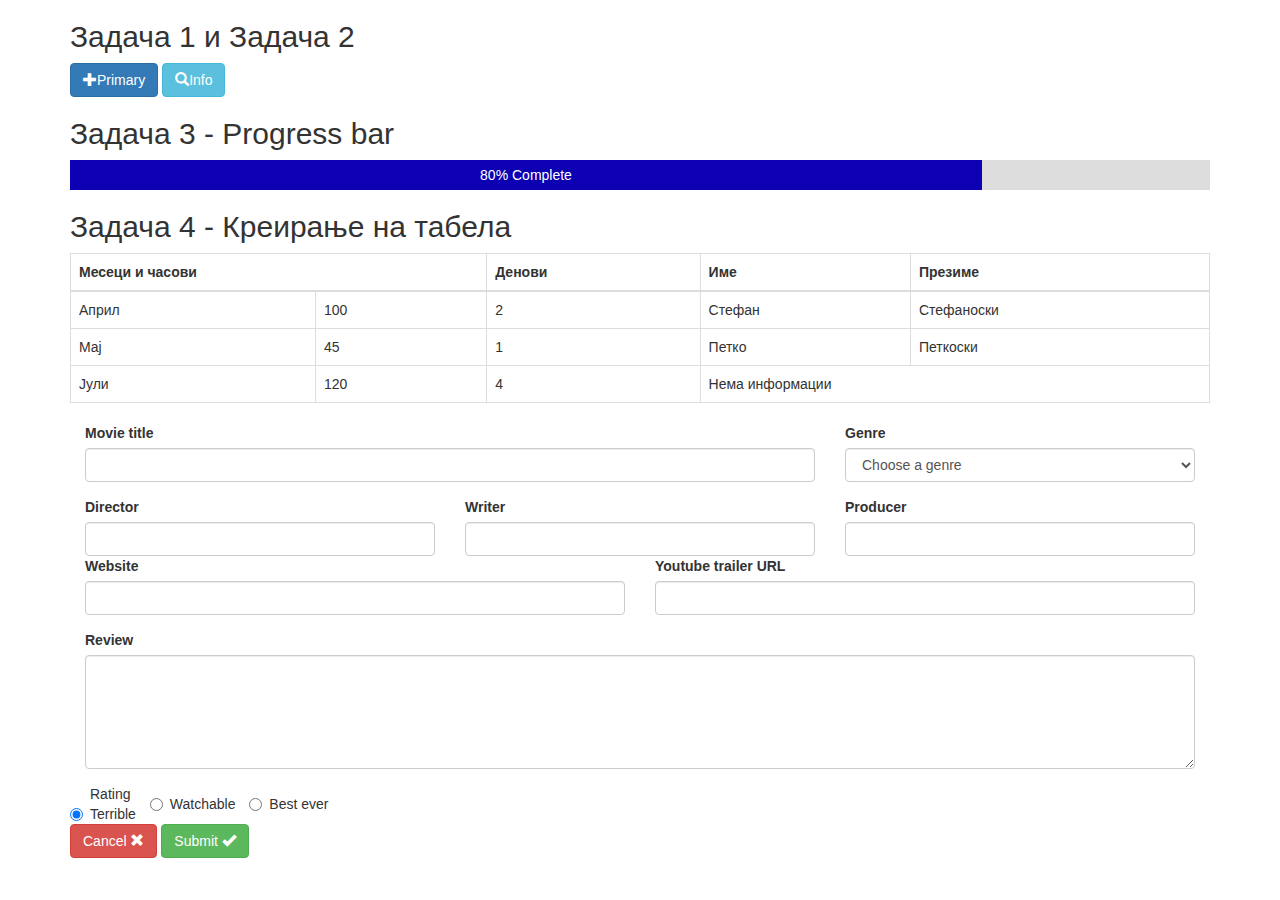
==== Vezbi1/index.html @ 463466dd "Update index.html" ====
<!DOCTYPE html>
<html lang="en">
<head>
  <title>Vezbi 1</title>
  <meta charset="utf-8">
  <meta name="viewport" content="width=device-width, initial scale=1">
  <link rel="stylesheet" href="index.css"/>
  <link rel="stylesheet" href="https://maxcdn.bootstrapcdn.com/bootstrap/3.4.1/css/bootstrap.min.css">
   <script src="https://ajax.googleapis.com/ajax/libs/jquery/3.5.1/jquery.min.js"></script>
  <script src="https://maxcdn.bootstrapcdn.com/bootstrap/3.4.1/js/bootstrap.min.js"></script>
</head>
<body>
  <div class="container">
    <h2>Задача 1 и Задача 2</h2>
    <button type="button" class="btn btn-primary">
      <span class="glyphicon glyphicon-plus"></span>Primary
    </button>
    <button type="button" class="btn btn-info">
     <span class="glyphicon glyphicon-search"></span>Info
    </button>
    <h2>Задача 3 - Progress bar</h2>
    <div id="myProgress">
      <div id="myBar">80% Complete</div>
    </div>
  <h2>Задача 4 - Креирање на табела</h2>
   <div class="table-responsive">
     <table class="table table-bordered">
       <thead>
        <tr>
        <th colspan="2">Месеци и часови</th>
        <th>Денови</th>
        <th>Име</th>
        <th>Презиме</th>
        </tr>
       </thead>
      <tr class="table-success">
        <td>Април</td>
        <td>100</td>
        <td>2</td>
        <td>Стефан</td>
        <td>Стефаноски</td>
      </tr>
      <tr>
        <td>Мај</td>
        <td>45</td>
        <td>1</td>
        <td>Петко</td>
        <td>Петкоски</td>
      </tr>
      <tr>
        <td>Јули</td>
        <td>120</td>
        <td>4</td>
        <td colspan="2">Нема информации</td>
      </tr>
     </table>
       </div>
    <form>
  <div class="form-row">
    <div class="form-group col-md-8">
      <label for="inputMovie">Movie title</label>
      <input type="text" class="form-control" id="inputMovie">
    </div>
    <div class="form-group col-md-4">
       <label for="inputGenre">Genre</label>
      <select id="inputGenre" class="form-control">
        <option selected>Choose a genre</option>
        <option>...</option>
      </select>
    </div>
      </div>
    <div class="form-row">
     <div class="col-md-4">
      <label for="validationDefault03">Director</label>
      <input type="text" class="form-control" id="validationDefault03">
    </div>
    <div class="col-md-4">
      <label for="validationDefault04">Writer</label>
      <input type="text" class="form-control" id="validationDefault04">
    </div>
    <div class="col-md-4">
      <label for="validationDefault05">Producer</label>
      <input type="text" class="form-control" id="validationDefault05">
    </div>
     </div>
       <div class="form-row">
    <div class="form-group col-md-6">
      <label for="inputWebsite">Website</label>
      <input type="text" class="form-control" id="inputWebsite">
    </div>
    <div class="form-group col-md-6">
      <label for="inputYoutubeURL">Youtube trailer URL</label>
      <input type="url" class="form-control" id="inputYoutubeURL">
    </div>
  </div>
      <div class="form-group col-md-12">
      <label for="comment">Review</label>
      <textarea class="form-control" rows="5" id="comment"></textarea>
    </div>
      
      <div class="form-row">
      <label class="radio-inline"> Rating <br>
      <input type="radio" name="optradio" checked>Terrible
    </label>
    <label class="radio-inline">
      <input type="radio" name="optradio">Watchable</label>
    <label class="radio-inline">
      <input type="radio" name="optradio">Best ever
    </label>
  </div>
 <div class="form-row">
<button type="button" class="btn btn-danger">Cancel <span class="glyphicon glyphicon-remove"></span></button>
<button type="button" class="btn btn-success">Submit <span class="glyphicon glyphicon-ok"></span></button>
  </div>
</form>
  
  </div>  
</body>
</html>
---- Vezbi1/index.css ----
#myProgress {
  width:100%;
  background-color:#ddd;
}

#myBar {
  width:80%;
  height:30px;
  background-color:#0c00b2;
  text-align:center;
  line-height:30px;
  color:white;
  
  td {
  text-align:center;
}
th{
  font-weight:bold;
}
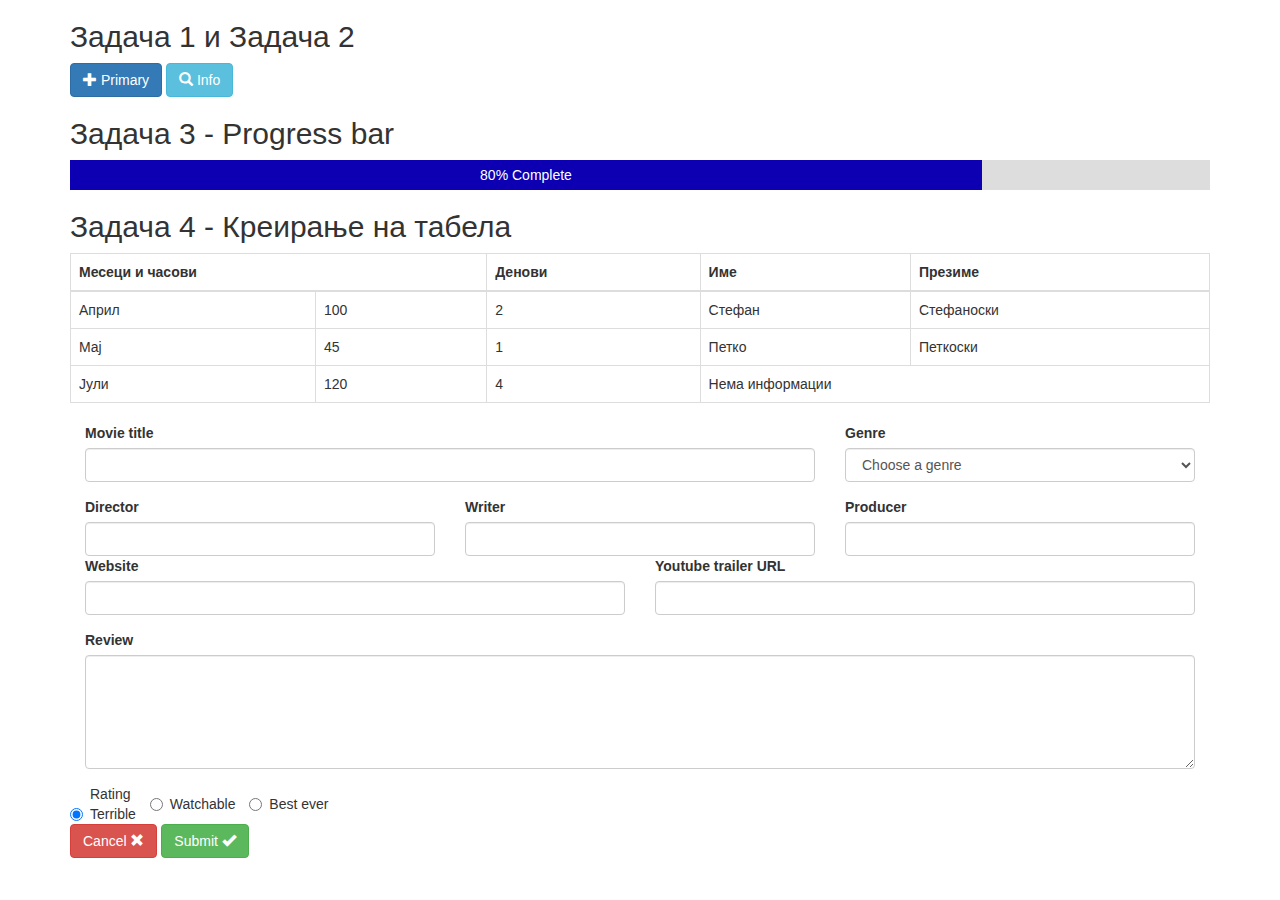
==== commit 4bdbeea6: "Update index.html" ====
--- a/Vezbi1/index.html
+++ b/Vezbi1/index.html
@@ -13,10 +13,10 @@
   <div class="container">
     <h2>Задача 1 и Задача 2</h2>
     <button type="button" class="btn btn-primary">
-      <span class="glyphicon glyphicon-plus"></span>Primary
+      <span class="glyphicon glyphicon-plus"></span> Primary
     </button>
     <button type="button" class="btn btn-info">
-     <span class="glyphicon glyphicon-search"></span>Info
+     <span class="glyphicon glyphicon-search"></span> Info
     </button>
     <h2>Задача 3 - Progress bar</h2>
     <div id="myProgress">
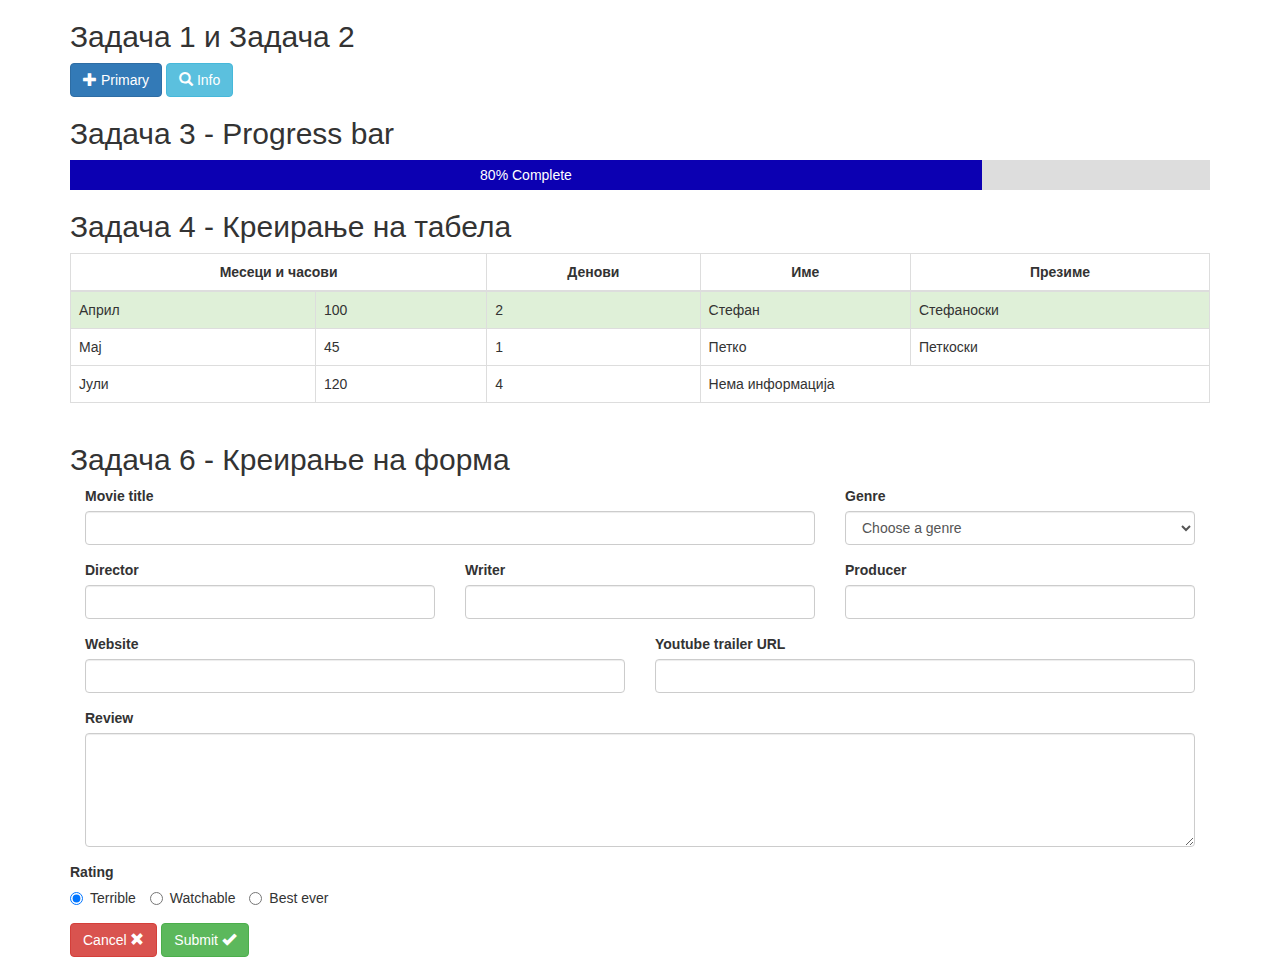
==== commit 20bb73e8: "Update index.html" ====
--- a/Vezbi1/index.html
+++ b/Vezbi1/index.html
@@ -4,10 +4,15 @@
   <title>Vezbi 1</title>
   <meta charset="utf-8">
   <meta name="viewport" content="width=device-width, initial scale=1">
-  <link rel="stylesheet" href="index.css"/>
+  <link rel="stylesheet" href="index.css" type="text/css">
   <link rel="stylesheet" href="https://maxcdn.bootstrapcdn.com/bootstrap/3.4.1/css/bootstrap.min.css">
    <script src="https://ajax.googleapis.com/ajax/libs/jquery/3.5.1/jquery.min.js"></script>
   <script src="https://maxcdn.bootstrapcdn.com/bootstrap/3.4.1/js/bootstrap.min.js"></script>
+  <style>
+      th{
+          text-align: center;
+      }
+  </style>
 </head>
 <body>
   <div class="container">
@@ -23,39 +28,42 @@
       <div id="myBar">80% Complete</div>
     </div>
   <h2>Задача 4 - Креирање на табела</h2>
-   <div class="table-responsive">
-     <table class="table table-bordered">
-       <thead>
+  <div class="table-responsive">          
+    <table class="table table-bordered">
+      <thead>
         <tr>
-        <th colspan="2">Месеци и часови</th>
-        <th>Денови</th>
-        <th>Име</th>
-        <th>Презиме</th>
+          <th colspan="2" >Месеци и часови</th>
+          <th>Денови</th>
+          <th>Име</th>
+          <th>Презиме</th>
         </tr>
-       </thead>
-      <tr class="table-success">
-        <td>Април</td>
-        <td>100</td>
-        <td>2</td>
-        <td>Стефан</td>
-        <td>Стефаноски</td>
-      </tr>
-      <tr>
-        <td>Мај</td>
-        <td>45</td>
-        <td>1</td>
-        <td>Петко</td>
-        <td>Петкоски</td>
-      </tr>
-      <tr>
-        <td>Јули</td>
-        <td>120</td>
-        <td>4</td>
-        <td colspan="2">Нема информации</td>
-      </tr>
-     </table>
-       </div>
+      </thead>
+      <tbody>
+        <tr class="success">
+            <td>Април</td>
+            <td>100</td>
+            <td>2</td>
+            <td>Стефан</td>
+            <td>Стефаноски</td>
+          </tr>
+        <tr>
+          <td>Мај</td>
+          <td>45</td>
+          <td>1</td>
+          <td>Петко</td>
+          <td>Петкоски</td>
+        </tr>
+        <tr>
+            <td>Јули</td>
+            <td>120</td>
+            <td>4</td>
+            <td colspan="2">Нема информација</td>
+        </tr>
+      </tbody>
+    </table>
+    </div>
     <form>
+        <h2>Задача 6 - Креирање на форма</h2>
   <div class="form-row">
     <div class="form-group col-md-8">
       <label for="inputMovie">Movie title</label>
@@ -70,36 +78,40 @@
     </div>
       </div>
     <div class="form-row">
-     <div class="col-md-4">
-      <label for="validationDefault03">Director</label>
-      <input type="text" class="form-control" id="validationDefault03">
+     <div class="form-group col-md-4">
+      <label for="inputDirector">Director</label>
+      <input type="text" class="form-control" id="inputDirector">
     </div>
-    <div class="col-md-4">
-      <label for="validationDefault04">Writer</label>
-      <input type="text" class="form-control" id="validationDefault04">
+    <div class="form-group col-md-4">
+      <label for="inputWriter">Writer</label>
+      <input type="text" class="form-control" id="inputWriter">
     </div>
-    <div class="col-md-4">
-      <label for="validationDefault05">Producer</label>
-      <input type="text" class="form-control" id="validationDefault05">
+    <div class="form-group col-md-4">
+      <label for="inputProducer">Producer</label>
+      <input type="text" class="form-control" id="inputProducer">
     </div>
      </div>
-       <div class="form-row">
-    <div class="form-group col-md-6">
-      <label for="inputWebsite">Website</label>
-      <input type="text" class="form-control" id="inputWebsite">
-    </div>
-    <div class="form-group col-md-6">
-      <label for="inputYoutubeURL">Youtube trailer URL</label>
-      <input type="url" class="form-control" id="inputYoutubeURL">
-    </div>
-  </div>
+     <div class="form-row">
+        <div class="form-group col-md-6">
+         <label for="inputWebsite">Website</label>
+         <input type="text" class="form-control" id="inputWebsite">
+       </div>
+       <div class="form-group col-md-6">
+         <label for="inputYoutubeUrl">Youtube trailer URL</label>
+         <input type="url" class="form-control" id="inputYoutubeUrl">
+       </div>
+     </div>
+    
+  
       <div class="form-group col-md-12">
       <label for="comment">Review</label>
       <textarea class="form-control" rows="5" id="comment"></textarea>
     </div>
       
-      <div class="form-row">
-      <label class="radio-inline"> Rating <br>
+    <div class="form-group"> 
+        <label for="sel1">Rating</label>
+        <div class="form-row">
+    <label class="radio-inline">
       <input type="radio" name="optradio" checked>Terrible
     </label>
     <label class="radio-inline">
@@ -107,11 +119,14 @@
     <label class="radio-inline">
       <input type="radio" name="optradio">Best ever
     </label>
-  </div>
+    </div>
+    </div>
+     
+  
  <div class="form-row">
 <button type="button" class="btn btn-danger">Cancel <span class="glyphicon glyphicon-remove"></span></button>
 <button type="button" class="btn btn-success">Submit <span class="glyphicon glyphicon-ok"></span></button>
-  </div>
+ </div>
 </form>
   
   </div>  
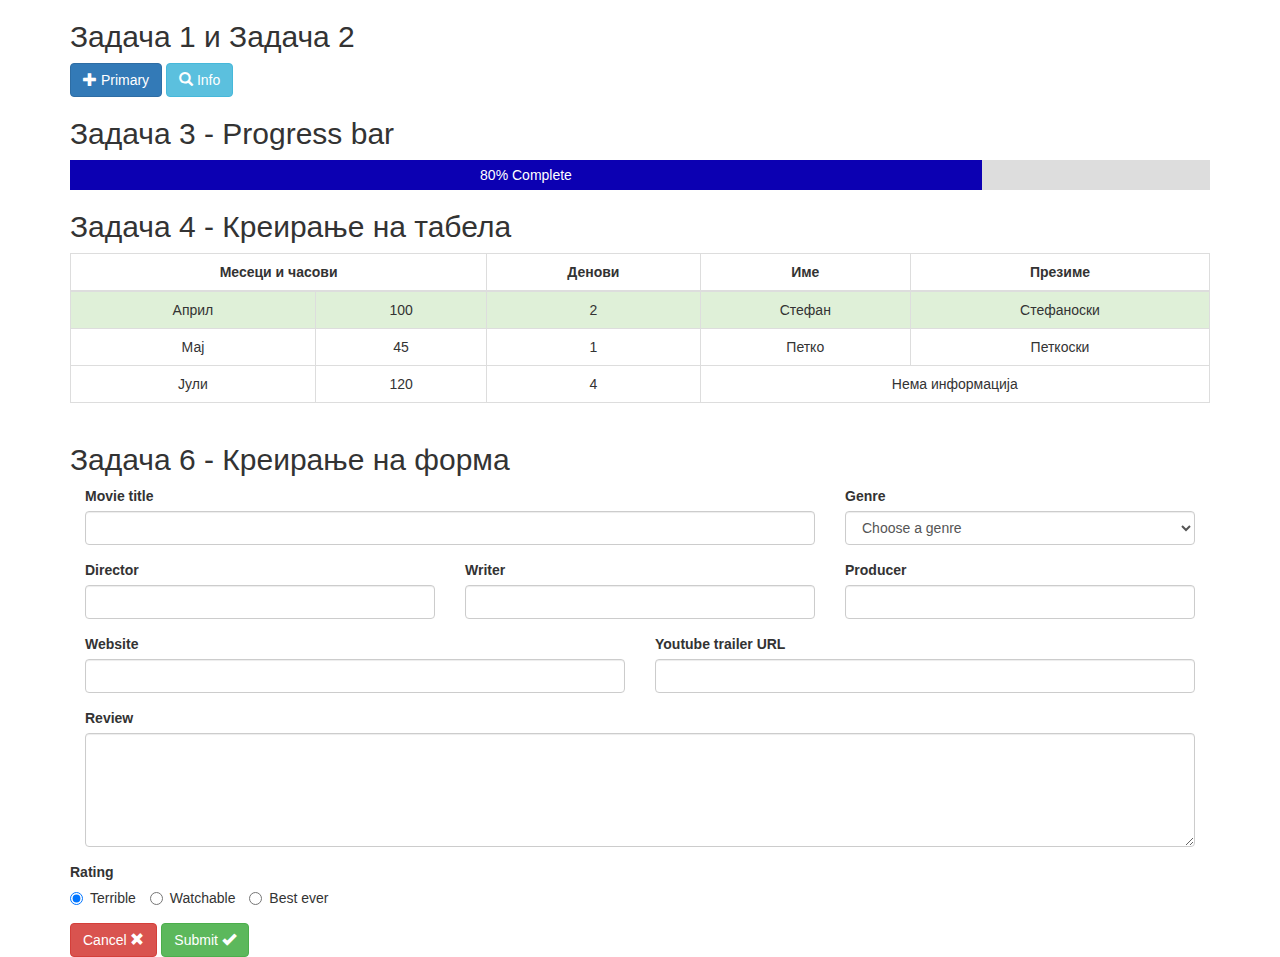
==== commit 8cb164e2: "Update index.html" ====
--- a/Vezbi1/index.html
+++ b/Vezbi1/index.html
@@ -108,7 +108,7 @@
       <textarea class="form-control" rows="5" id="comment"></textarea>
     </div>
       
-    <div class="form-group"> 
+    <div class="form-group" col-md-12"> 
         <label for="sel1">Rating</label>
         <div class="form-row">
     <label class="radio-inline">
--- a/Vezbi1/index.css
+++ b/Vezbi1/index.css
@@ -1,21 +1,18 @@
 #myProgress {
-  width:100%;
-  background-color:#ddd;
-}
-
-#myBar {
-  width:80%;
-  height:30px;
-  background-color:#0c00b2;
-  text-align:center;
-  line-height:30px;
-  color:white;
+    width:100%;
+    background-color:#ddd;
+  }
   
-  td {
-  text-align:center;
-}
-th{
-  font-weight:bold;
+  #myBar {
+    width:80%;
+    height:30px;
+    background-color:#0c00b2;
+    text-align:center;
+    line-height:30px;
+    color:white;
+  }
+td, th{
+    text-align: center;
 }
 
 
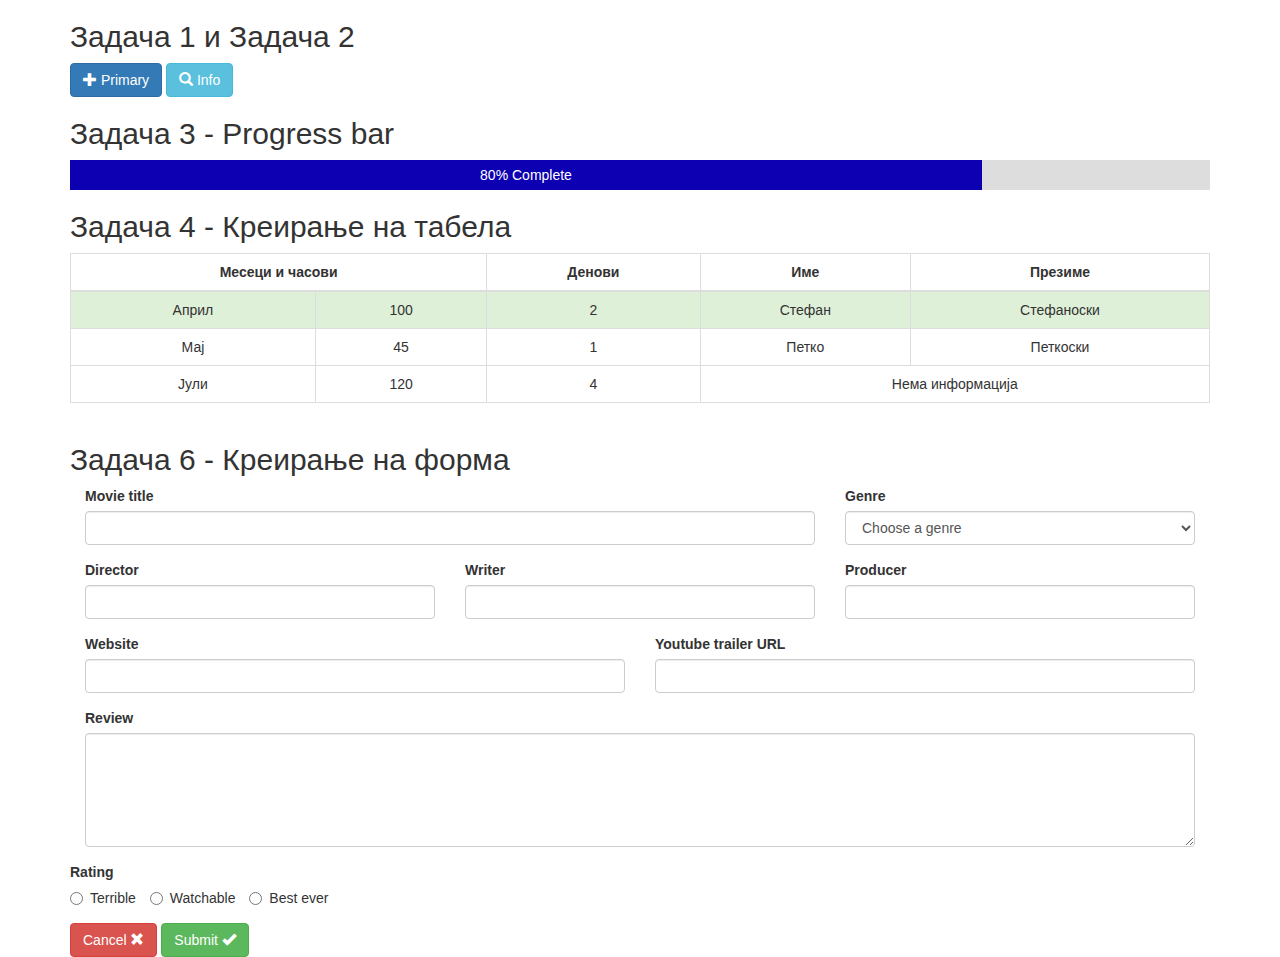
==== commit ab05a246: "Update index.html" ====
--- a/Vezbi1/index.html
+++ b/Vezbi1/index.html
@@ -112,7 +112,7 @@
         <label for="sel1">Rating</label>
         <div class="form-row">
     <label class="radio-inline">
-      <input type="radio" name="optradio" checked>Terrible
+      <input type="radio" name="optradio">Terrible
     </label>
     <label class="radio-inline">
       <input type="radio" name="optradio">Watchable</label>
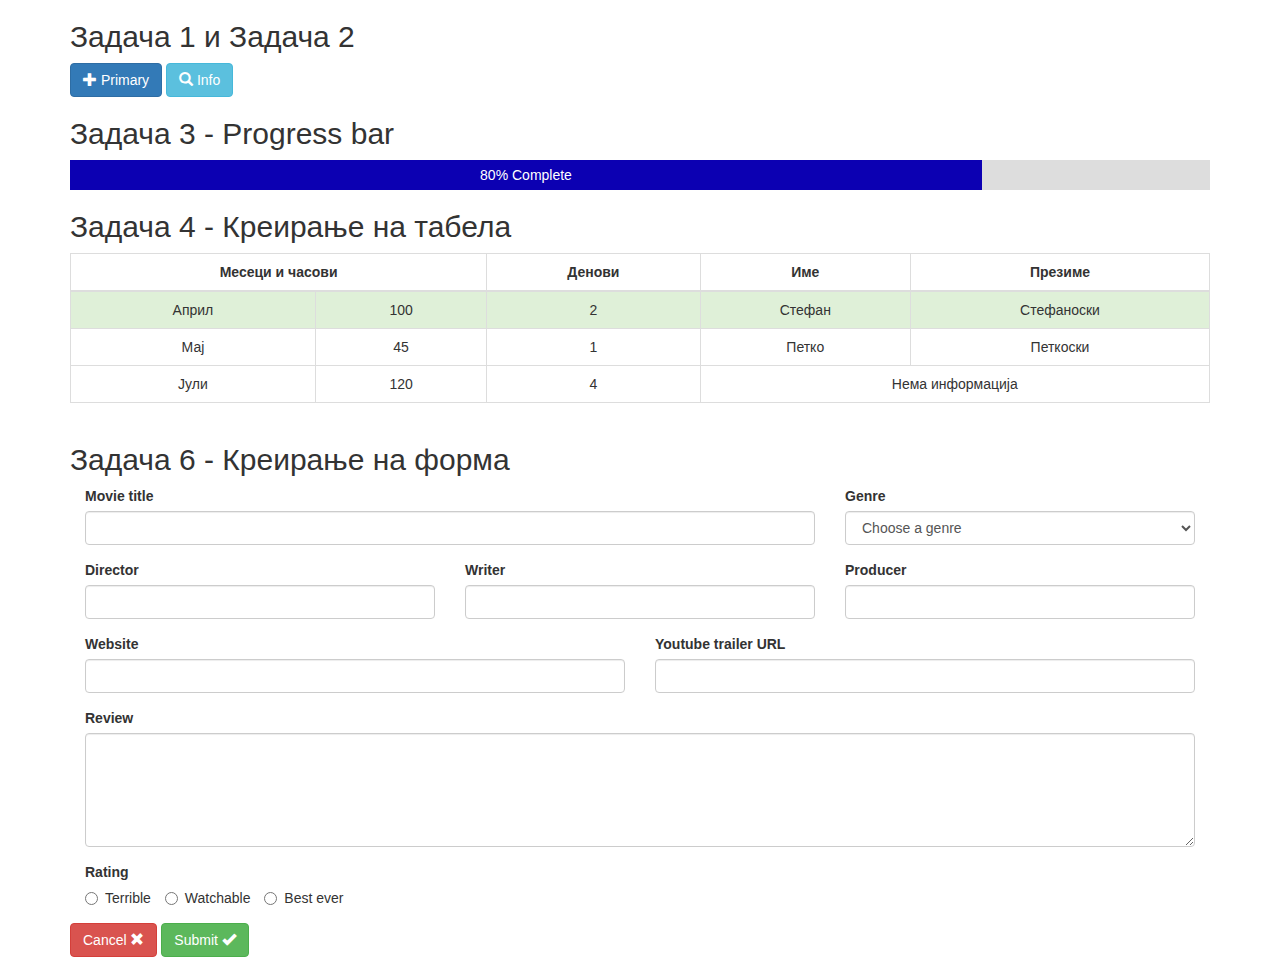
==== commit 1c2a096d: "Update index.html" ====
--- a/Vezbi1/index.html
+++ b/Vezbi1/index.html
@@ -108,7 +108,7 @@
       <textarea class="form-control" rows="5" id="comment"></textarea>
     </div>
       
-    <div class="form-group" col-md-12"> 
+    <div class="form-group col-md-12"> 
         <label for="sel1">Rating</label>
         <div class="form-row">
     <label class="radio-inline">
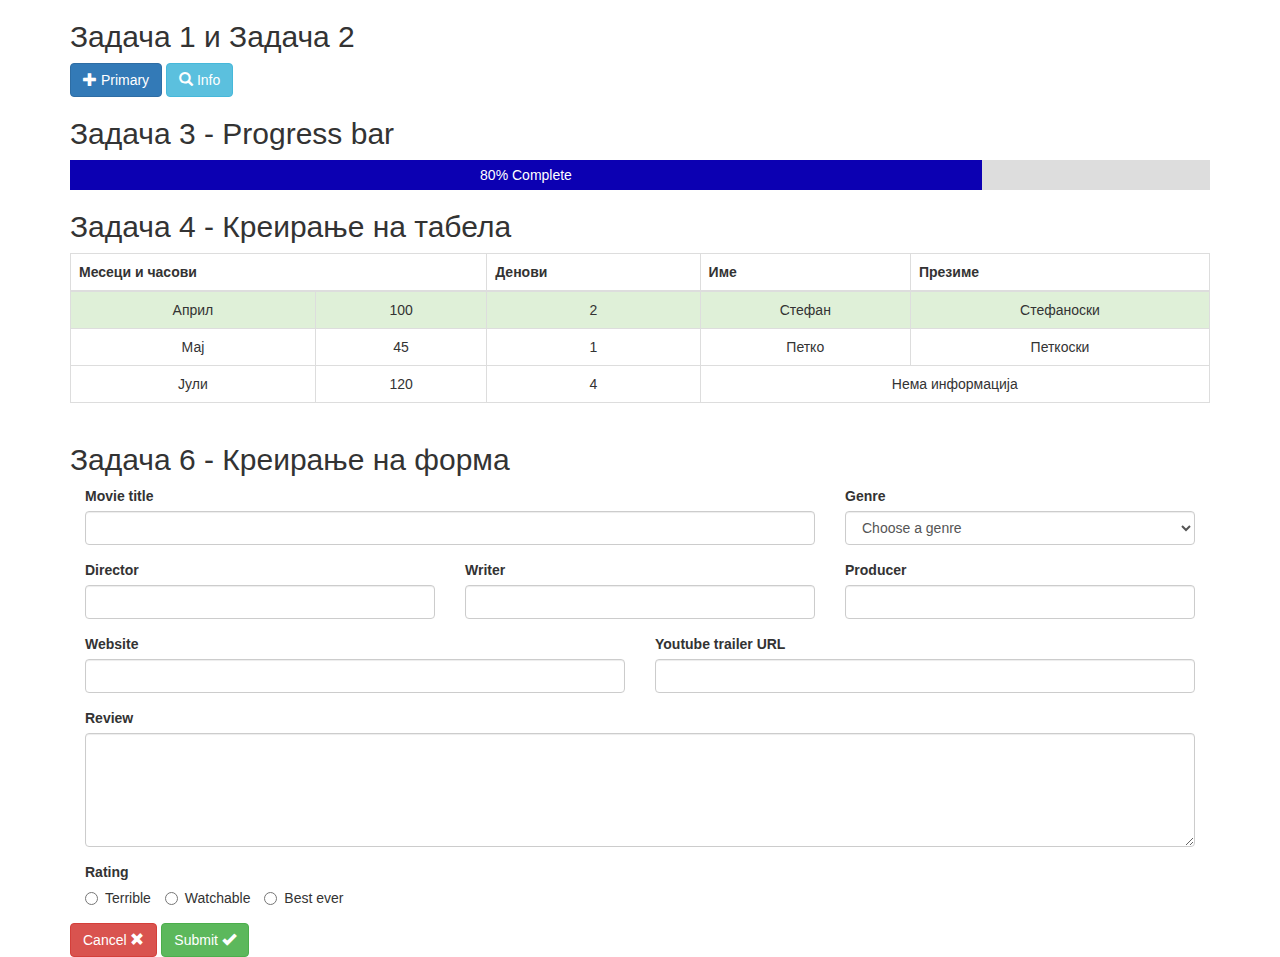
==== commit 1d225058: "Update index.html" ====
--- a/Vezbi1/index.html
+++ b/Vezbi1/index.html
@@ -8,11 +8,6 @@
   <link rel="stylesheet" href="https://maxcdn.bootstrapcdn.com/bootstrap/3.4.1/css/bootstrap.min.css">
    <script src="https://ajax.googleapis.com/ajax/libs/jquery/3.5.1/jquery.min.js"></script>
   <script src="https://maxcdn.bootstrapcdn.com/bootstrap/3.4.1/js/bootstrap.min.js"></script>
-  <style>
-      th{
-          text-align: center;
-      }
-  </style>
 </head>
 <body>
   <div class="container">
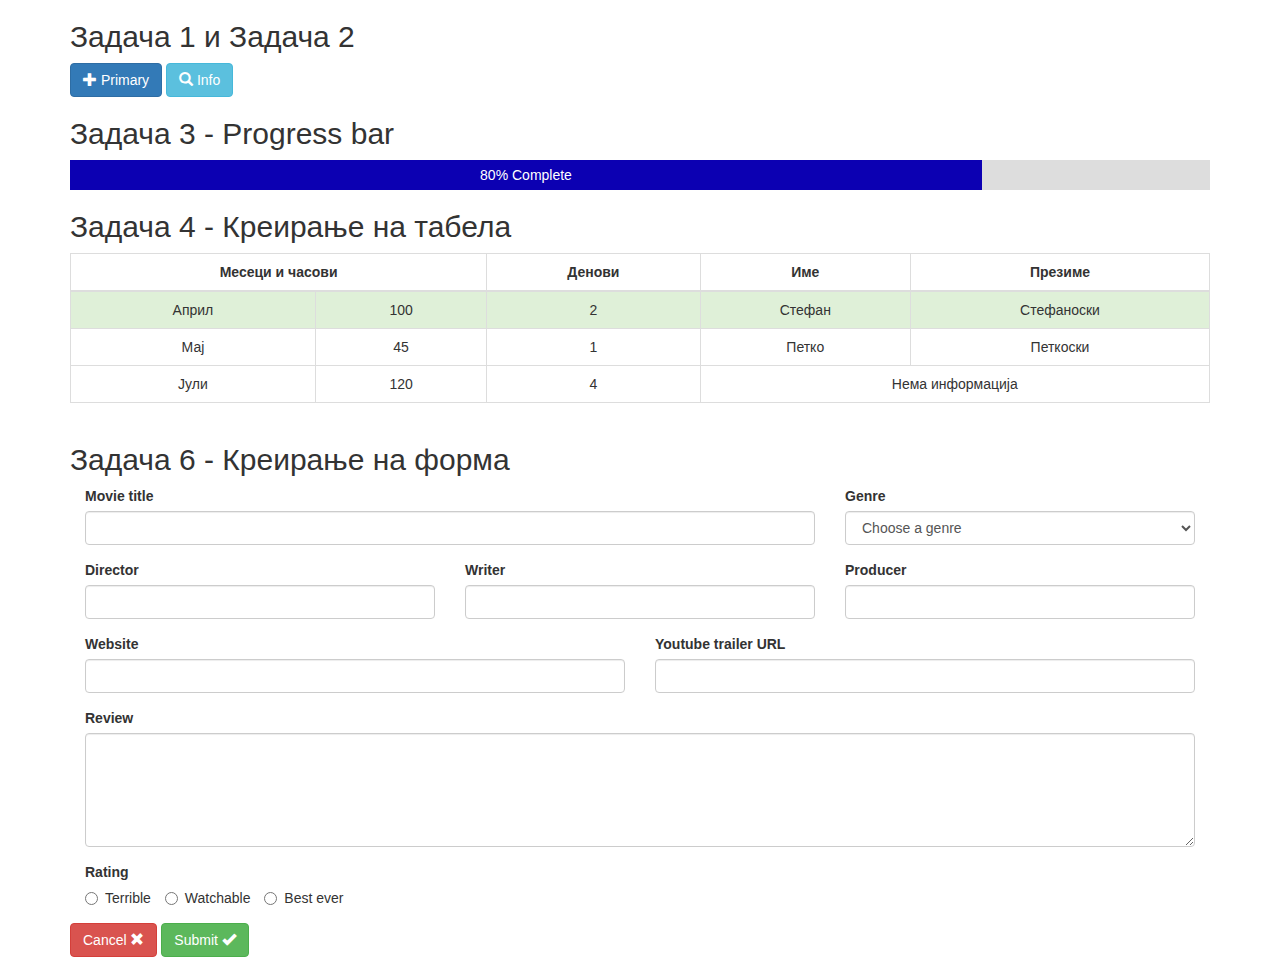
==== commit 1e1d9922: "Update index.html" ====
--- a/Vezbi1/index.html
+++ b/Vezbi1/index.html
@@ -8,6 +8,11 @@
   <link rel="stylesheet" href="https://maxcdn.bootstrapcdn.com/bootstrap/3.4.1/css/bootstrap.min.css">
    <script src="https://ajax.googleapis.com/ajax/libs/jquery/3.5.1/jquery.min.js"></script>
   <script src="https://maxcdn.bootstrapcdn.com/bootstrap/3.4.1/js/bootstrap.min.js"></script>
+   <style>
+      th{
+          text-align: center;
+      }
+  </style>
 </head>
 <body>
   <div class="container">
--- a/Vezbi1/index.css
+++ b/Vezbi1/index.css
@@ -11,7 +11,7 @@
     line-height:30px;
     color:white;
   }
-td, th{
+td {
     text-align: center;
 }
 
